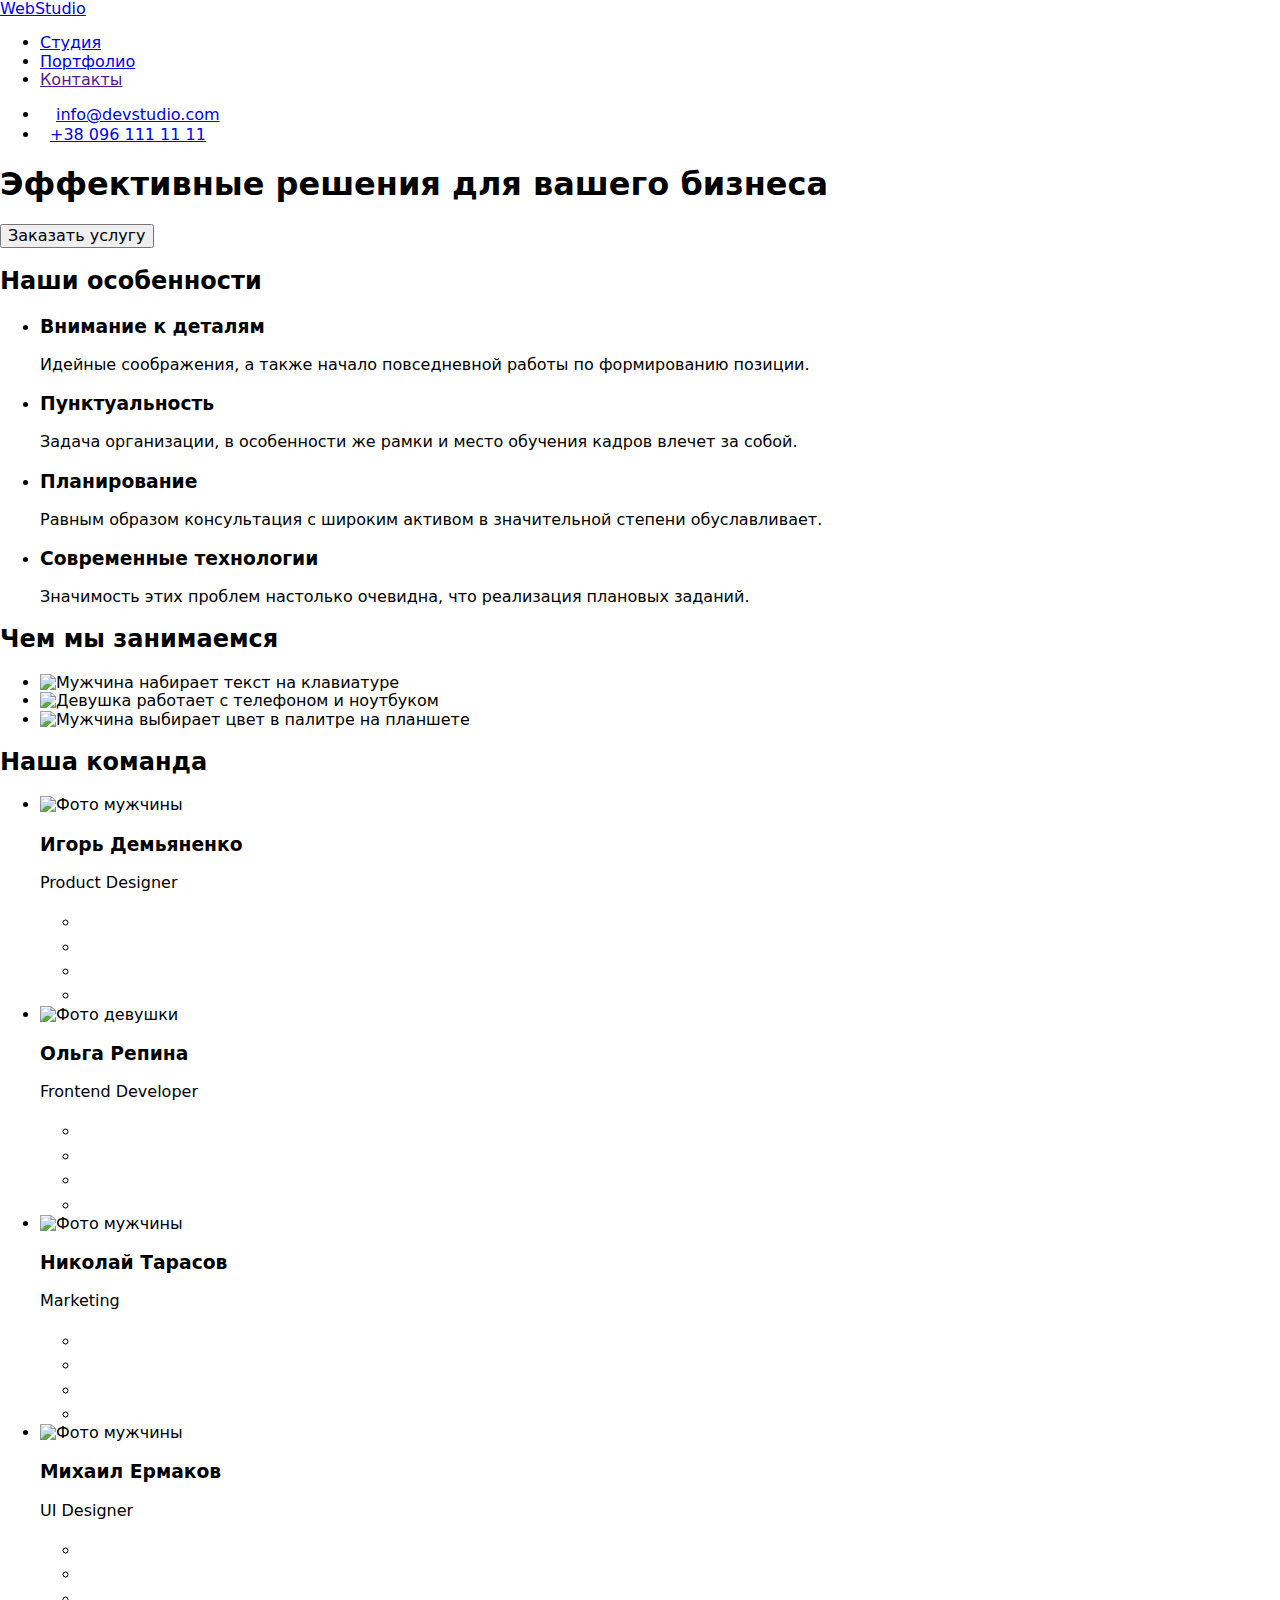
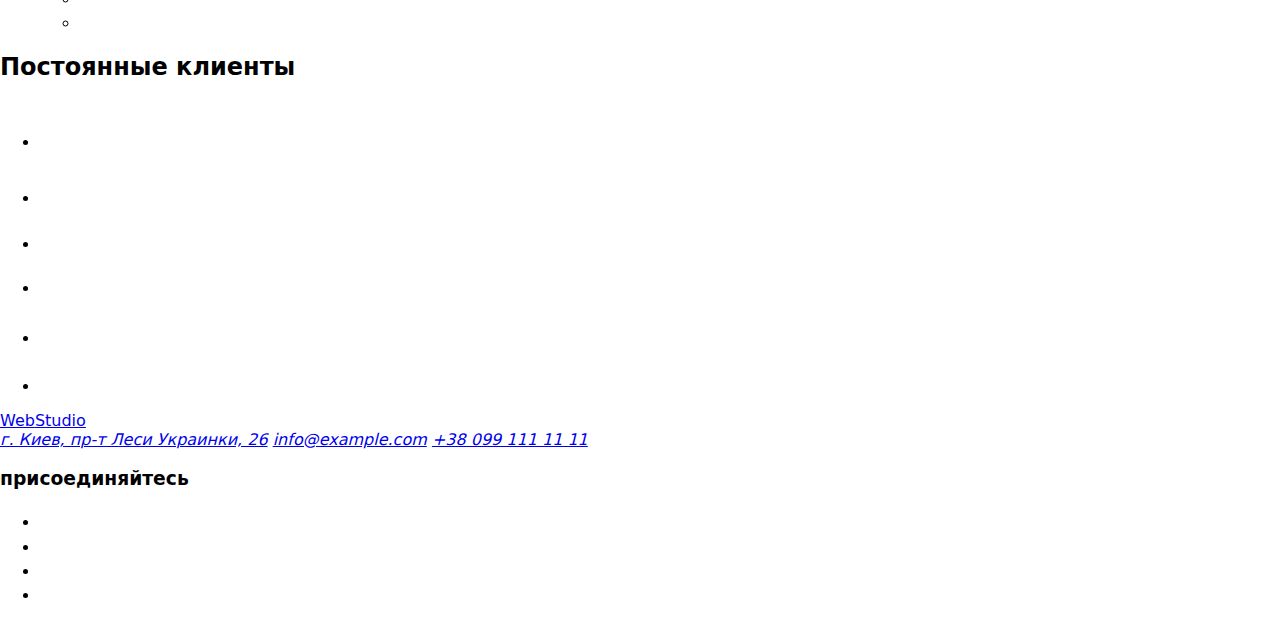
==== index.html @ d71e2f09 "Add files via upload" ====
<!DOCTYPE html>
<html lang="ru">
  <head>
    <meta charset="UTF-8" />
    <meta http-equiv="X-UA-Compatible" content="IE=edge" />
    <meta name="viewport" content="width=device-width, initial-scale=1.0" />
    <link
      href="https://fonts.googleapis.com/css2?family=Raleway:ital,wght@0,700;1,700&family=Roboto:ital,wght@0,400;0,500;0,700;0,900;1,400;1,500;1,700;1,900&display=swap"
      rel="stylesheet"
    />
    <link
      rel="stylesheet"
      href="https://cdnjs.cloudflare.com/ajax/libs/modern-normalize/1.0.0/modern-normalize.min.css"
    />
    <link rel="stylesheet" href="./css/style.css" />
    <title>WebStudio</title>
  </head>

  <body>
    <!--Header-->
    <header class="top-header">
      <div class="container top-header-container">
        <nav class="nav-position">
          <a class="logo link-decoration" href="./index.html"
            ><span class="logo-web">Web</span>Studio</a
          >

          <ul class="site-nav ul-style">
            <li class="site-nav-item">
              <a
                class="site-nav-link current link-decoration"
                href="./index.html"
                >Студия</a
              >
            </li>
            <li class="site-nav-item">
              <a class="site-nav-link link-decoration" href="./portfolio.html"
                >Портфолио</a
              >
            </li>
            <li class="site-nav-item">
              <a class="site-nav-link link-decoration" href="">Контакты</a>
            </li>
          </ul>
        </nav>
        <ul class="contacts-header ul-style">
          <li class="contacts-header-item">
            <a
              class="contacts-link link-decoration"
              href="mailto:info@devstudio.com"
              ><svg class="icon-envelope" width="16px" height="12px">
                <use href="./images/icons.svg#icon-envelope"></use></svg
              >info@devstudio.com</a
            >
          </li>
          <li class="contacts-header-item">
            <a class="contacts-link link-decoration" href="tel:+380961111111"
              ><svg class="icon-envelope" width="10px" height="16px">
                <use href="./images/icons.svg#icon-smartphone"></use></svg
              >+38 096 111 11 11</a
            >
          </li>
        </ul>
      </div>
    </header>

    <main>
      <!--Hero-->
      <div class="solutions-format">
        <section class="solutions section">
          <div class="container">
            <h1 class="solutions-title">
              Эффективные решения для вашего бизнеса
            </h1>
            <button class="order-button" type="button">Заказать услугу</button>
          </div>
        </section>
      </div>

      <!--Наши особенности-->

      <section class="our-features section">
        <div class="container">
          <!--Скрытый заголовок-->
          <h2 class="hidden-title">Наши особенности</h2>
          <ul class="our-features-list ul-style">
            <li class="features-list-item antenna-icon">
              <h3 class="features-list-title">Внимание к деталям</h3>
              <p class="features-list-description">
                Идейные соображения, а также начало повседневной работы по
                формированию позиции.
              </p>
            </li>
            <li class="features-list-item clock-icon">
              <h3 class="features-list-title">Пунктуальность</h3>
              <p class="features-list-description">
                Задача организации, в особенности же рамки и место обучения
                кадров влечет за собой.
              </p>
            </li>
            <li class="features-list-item diagram-icon">
              <h3 class="features-list-title">Планирование</h3>
              <p class="features-list-description">
                Равным образом консультация с широким активом в значительной
                степени обуславливает.
              </p>
            </li>
            <li class="features-list-item astronaut-icon">
              <h3 class="features-list-title">Современные технологии</h3>
              <p class="features-list-description">
                Значимость этих проблем настолько очевидна, что реализация
                плановых заданий.
              </p>
            </li>
          </ul>
        </div>
      </section>

      <!--Чем мы занимаемся-->
      <section class="we-doing section">
        <div class="container">
          <h2 class="we-doing-title">Чем мы занимаемся</h2>
          <ul class="we-doing-examples ul-style">
            <li class="we-doing-item">
              <img
                class="we-doing-img"
                src="./images/box1.jpg"
                alt="Мужчина набирает текст на клавиатуре"
                width="370"
              />
            </li>
            <li class="we-doing-item">
              <img
                class="we-doing-img"
                src="./images/box2.jpg"
                alt="Девушка работает с телефоном и ноутбуком"
                width="370"
              />
            </li>
            <li class="we-doing-item">
              <img
                class="we-doing-img"
                src="./images/box3.jpg"
                alt="Мужчина выбирает цвет в палитре на планшете"
                width="370"
              />
            </li>
          </ul>
        </div>
      </section>

      <!--Наша команда-->
      <section class="our-team section">
        <div class="container">
          <h2 class="our-team-title">Наша команда</h2>

          <ul class="our-team-list ul-style">
            <li class="our-team-item">
              <img
                class="our-team-img"
                src="./images/img1.jpg"
                alt="Фото мужчины"
                width="270"
              />
              <div class="team-person-container">
                <h3 class="team-person">Игорь Демьяненко</h3>
                <p lang="en" class="team-position">Product Designer</p>
              </div>
              <div class="team-social-container">
                <ul class="team-social-list ul-style">
                  <li class="team-social-item">
                    <a class="team-social-link" href=""
                      ><svg class="icon-instagram" width="20px" height="20px">
                        <use
                          href="./images/icons.svg#icon-instagram"
                        ></use></svg
                    ></a>
                  </li>
                  <li class="team-social-item">
                    <a class="team-social-link" href=""
                      ><svg class="icon-twitter" width="20px" height="20px">
                        <use href="./images/icons.svg#icon-twitter"></use></svg
                    ></a>
                  </li>
                  <li class="team-social-item">
                    <a class="team-social-link" href=""
                      ><svg class="icon-facebook" width="20px" height="20px">
                        <use href="./images/icons.svg#icon-facebook"></use></svg
                    ></a>
                  </li>
                  <li class="team-social-item">
                    <a class="team-social-link" href=""
                      ><svg class="icon-linkedin" width="20px" height="20px">
                        <use href="./images/icons.svg#icon-linkedin"></use></svg
                    ></a>
                  </li>
                </ul>
              </div>
            </li>
            <li class="our-team-item">
              <img
                class="our-team-img"
                src="./images/img2.jpg"
                alt="Фото девушки"
                width="270"
              />
              <div class="team-person-container">
                <h3 class="team-person">Ольга Репина</h3>
                <p lang="en" class="team-position">Frontend Developer</p>
              </div>
              <div class="team-social-container">
                <ul class="team-social-list ul-style">
                  <li class="team-social-item">
                    <a class="team-social-link" href=""
                      ><svg class="icon-instagram" width="20px" height="20px">
                        <use
                          href="./images/icons.svg#icon-instagram"
                        ></use></svg
                    ></a>
                  </li>
                  <li class="team-social-item">
                    <a class="team-social-link" href=""
                      ><svg class="icon-twitter" width="20px" height="20px">
                        <use href="./images/icons.svg#icon-twitter"></use></svg
                    ></a>
                  </li>
                  <li class="team-social-item">
                    <a class="team-social-link" href=""
                      ><svg class="icon-facebook" width="20px" height="20px">
                        <use href="./images/icons.svg#icon-facebook"></use></svg
                    ></a>
                  </li>
                  <li class="team-social-item">
                    <a class="team-social-link" href=""
                      ><svg class="icon-linkedin" width="20px" height="20px">
                        <use href="./images/icons.svg#icon-linkedin"></use></svg
                    ></a>
                  </li>
                </ul>
              </div>
            </li>
            <li class="our-team-item">
              <img
                class="our-team-img"
                src="./images/img3.jpg"
                alt="Фото мужчины"
                width="270"
              />
              <div class="team-person-container">
                <h3 class="team-person">Николай Тарасов</h3>
                <p lang="en" class="team-position">Marketing</p>
              </div>
              <div class="team-social-container">
                <ul class="team-social-list ul-style">
                  <li class="team-social-item">
                    <a class="team-social-link" href=""
                      ><svg class="icon-instagram" width="20px" height="20px">
                        <use
                          href="./images/icons.svg#icon-instagram"
                        ></use></svg
                    ></a>
                  </li>
                  <li class="team-social-item">
                    <a class="team-social-link" href=""
                      ><svg class="icon-twitter" width="20px" height="20px">
                        <use href="./images/icons.svg#icon-twitter"></use></svg
                    ></a>
                  </li>
                  <li class="team-social-item">
                    <a class="team-social-link" href=""
                      ><svg class="icon-facebook" width="20px" height="20px">
                        <use href="./images/icons.svg#icon-facebook"></use></svg
                    ></a>
                  </li>
                  <li class="team-social-item">
                    <a class="team-social-link" href=""
                      ><svg class="icon-linkedin" width="20px" height="20px">
                        <use href="./images/icons.svg#icon-linkedin"></use></svg
                    ></a>
                  </li>
                </ul>
              </div>
            </li>
            <li class="our-team-item">
              <img
                class="our-team-img"
                src="./images/img4.jpg"
                alt="Фото мужчины"
                width="270"
              />
              <div class="team-person-container">
                <h3 class="team-person">Михаил Ермаков</h3>
                <p lang="en" class="team-position">UI Designer</p>
              </div>
              <div class="team-social-container">
                <ul class="team-social-list ul-style">
                  <li class="team-social-item">
                    <a class="team-social-link" href=""
                      ><svg class="icon-instagram" width="20px" height="20px">
                        <use
                          href="./images/icons.svg#icon-instagram"
                        ></use></svg
                    ></a>
                  </li>
                  <li class="team-social-item">
                    <a class="team-social-link" href=""
                      ><svg class="icon-twitter" width="20px" height="20px">
                        <use href="./images/icons.svg#icon-twitter"></use></svg
                    ></a>
                  </li>
                  <li class="team-social-item">
                    <a class="team-social-link" href=""
                      ><svg class="icon-facebook" width="20px" height="20px">
                        <use href="./images/icons.svg#icon-facebook"></use></svg
                    ></a>
                  </li>
                  <li class="team-social-item">
                    <a class="team-social-link" href=""
                      ><svg class="icon-linkedin" width="20px" height="20px">
                        <use href="./images/icons.svg#icon-linkedin"></use></svg
                    ></a>
                  </li>
                </ul>
              </div>
            </li>
          </ul>
        </div>
      </section>

      <!-- Постоянные клиенты -->
      <section class="our-clients section">
        <div class="container">
          <h2 class="our-clients-title">Постоянные клиенты</h2>
          <ul class="our-clients-list ul-style">
            <li class="our-clients-item">
              <a class="our-clients-link link-decoration" href=""
                ><svg class="icon-company" width="41px" height="47px">
                  <use href="./images/icons.svg#icon-company"></use></svg
              ></a>
            </li>
            <li class="our-clients-item">
              <a class="our-clients-link link-decoration" href=""
                ><svg class="icon-company2" width="40" height="52">
                  <use href="./images/icons.svg#icon-company2"></use></svg
              ></a>
            </li>
            <li class="our-clients-item">
              <a class="our-clients-link link-decoration" href=""
                ><svg class="icon-company3" width="43" height="41">
                  <use href="./images/icons.svg#icon-company3"></use></svg
              ></a>
            </li>
            <li class="our-clients-item">
              <a class="our-clients-link link-decoration" href=""
                ><svg class="icon-company4" width="84" height="40">
                  <use href="./images/icons.svg#icon-company4"></use></svg
              ></a>
            </li>
            <li class="our-clients-item">
              <a class="our-clients-link link-decoration" href=""
                ><svg class="icon-company5" width="62" height="45">
                  <use href="./images/icons.svg#icon-company5"></use></svg
              ></a>
            </li>
            <li class="our-clients-item">
              <a class="our-clients-link link-decoration" href=""
                ><svg class="icon-company6" width="94" height="44">
                  <use href="./images/icons.svg#icon-company6"></use></svg
              ></a>
            </li>
          </ul>
        </div>
      </section>
    </main>

    <!--Footer-->
    <footer class="page-footer">
      <div class="container flex-footer">
        <div>
          <a class="logo-footer link-decoration" href="./index.html"
            ><span class="logo-web">Web</span>Studio</a
          >
          <address class="adress">
            <!--Ссылка на карту-->
            <a
              class="footer-contacts link-decoration"
              href="https://goo.gl/maps/Xikcf6HpzXLj2j496"
              target="_blank"
              rel="noopener noreferrer"
              >г. Киев, пр-т Леси Украинки, 26</a
            >

            <a
              class="footer-contacts footer-link link-decoration"
              href="mailto:info@example.com"
              >info@example.com</a
            >

            <a
              class="footer-contacts footer-link link-decoration"
              href="tel:+380991111111"
              >+38 099 111 11 11</a
            >
          </address>
        </div>
        <div class="social-footer">
          <h3 class="social-footer-title">присоединяйтесь</h3>
          <ul class="social-footer-list ul-style">
            <li class="social-footer-item">
              <a class="social-footer-link link-decoration" href=""
                ><svg class="icon-instagram" width="20px" height="20px">
                  <use href="./images/icons.svg#icon-instagram"></use></svg
              ></a>
            </li>
            <li class="social-footer-item">
              <a class="social-footer-link link-decoration" href=""
                ><svg class="icon-twitter" width="20px" height="20px">
                  <use href="./images/icons.svg#icon-twitter"></use></svg
              ></a>
            </li>
            <li class="social-footer-item">
              <a class="social-footer-link link-decoration" href=""
                ><svg class="icon-facebook" width="20px" height="20px">
                  <use href="./images/icons.svg#icon-facebook"></use></svg
              ></a>
            </li>
            <li social-footer-item>
              <a class="social-footer-link link-decoration" href=""
                ><svg class="icon-linkedin" width="20px" height="20px">
                  <use href="./images/icons.svg#icon-linkedin"></use></svg
              ></a>
            </li>
          </ul>
        </div>
      </div>
    </footer>
  </body>
</html>
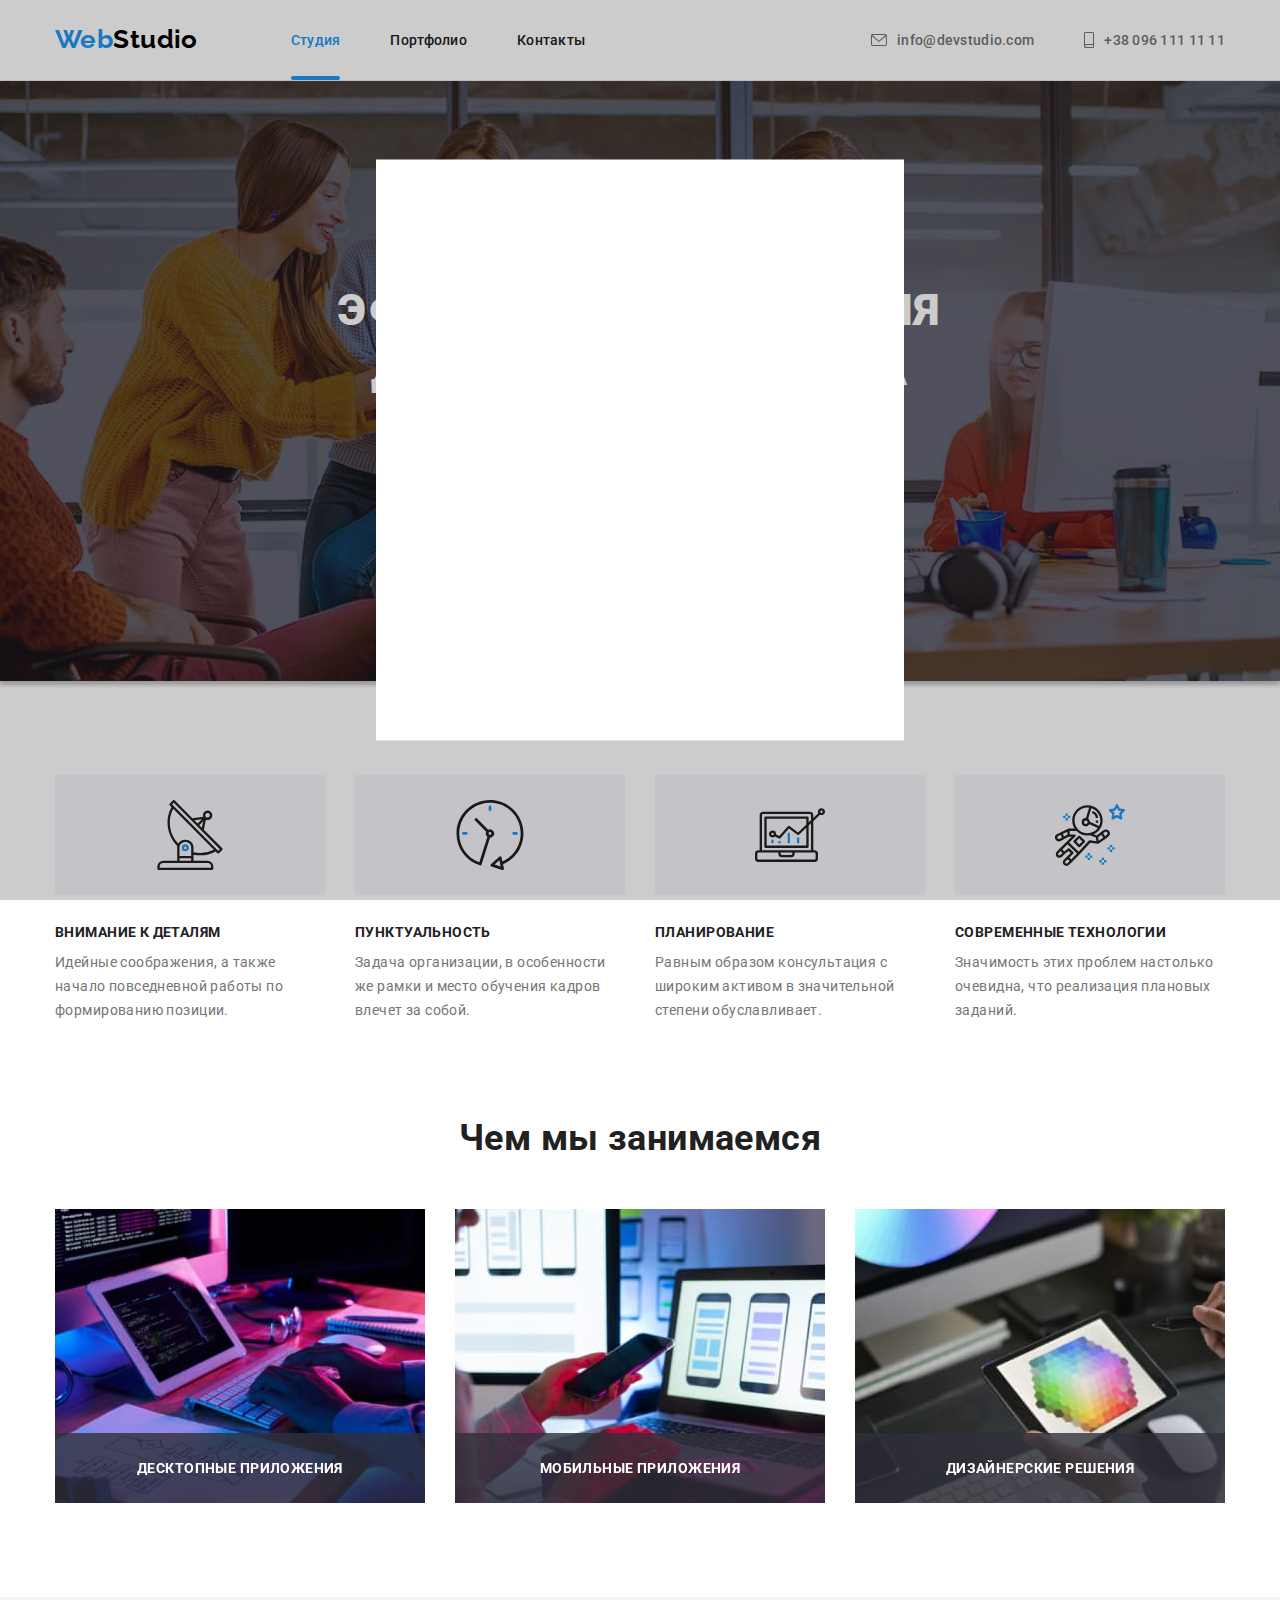
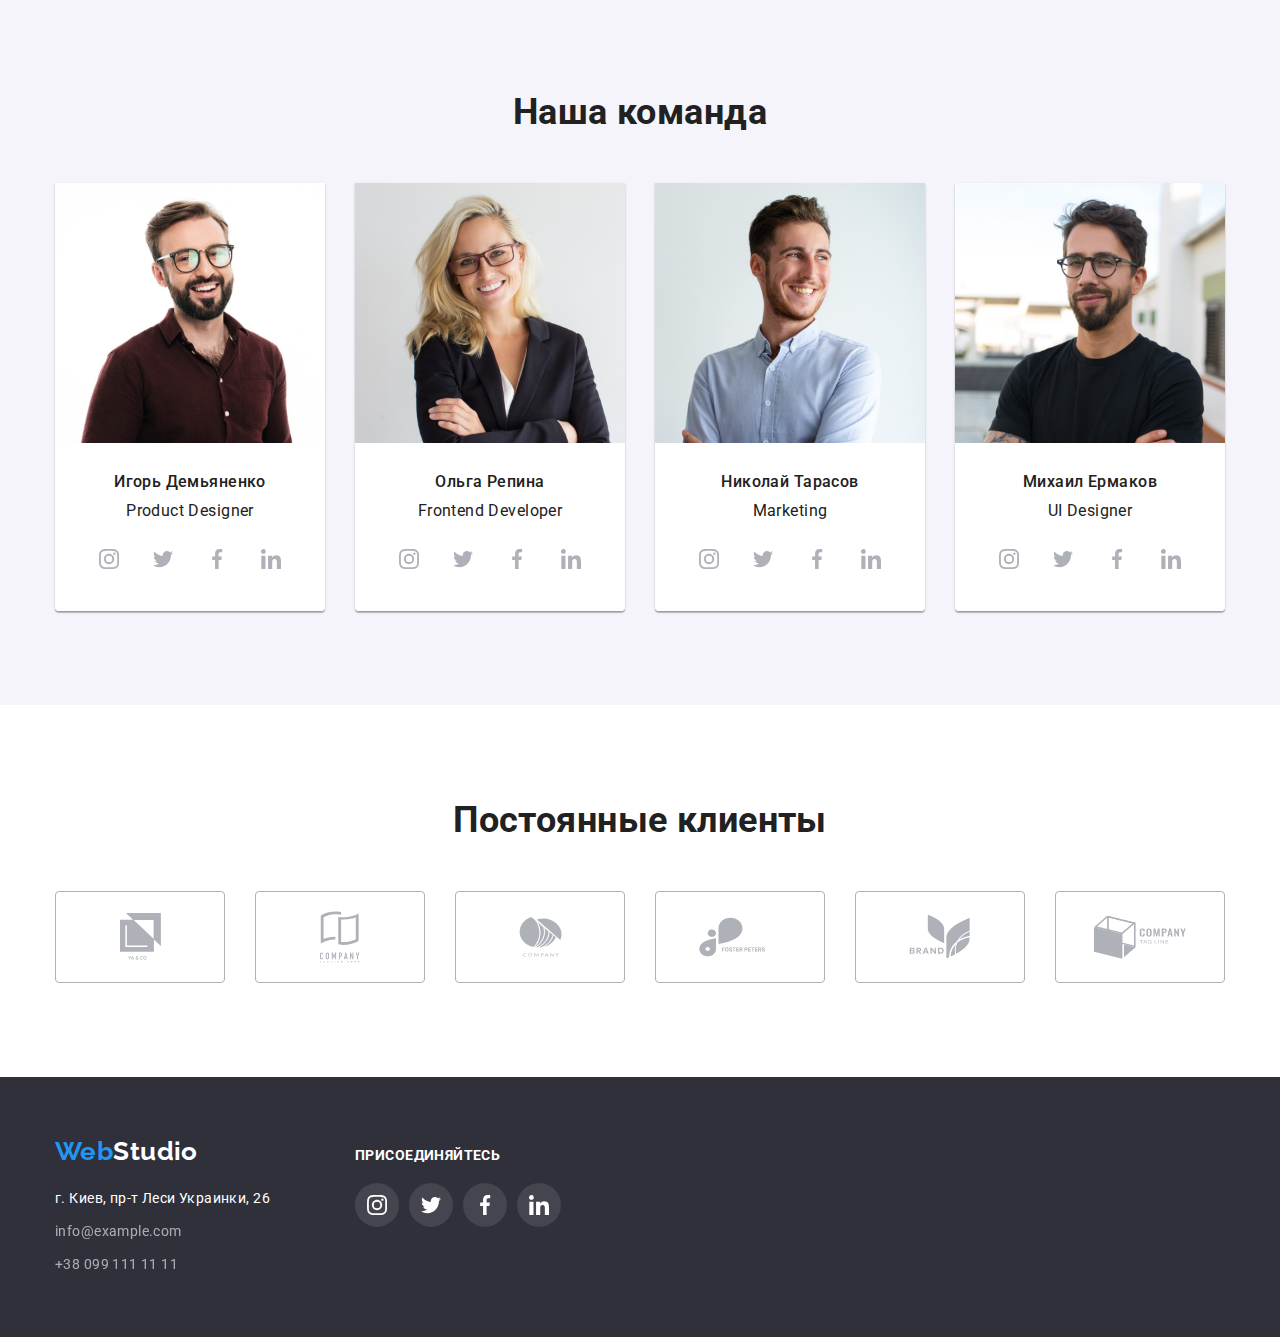
==== commit 6263d37b: "Добавляет оверлей в секцию Чем мы занимаемся и модальное окно" ====
--- a/index.html
+++ b/index.html
@@ -28,18 +28,24 @@
           <ul class="site-nav ul-style">
             <li class="site-nav-item">
               <a
-                class="site-nav-link current link-decoration"
+                class="site-nav-link studia-link-menu current link-decoration"
                 href="./index.html"
                 >Студия</a
               >
             </li>
             <li class="site-nav-item">
-              <a class="site-nav-link link-decoration" href="./portfolio.html"
+              <a
+                class="site-nav-link portfolio-link-menu link-decoration"
+                href="./portfolio.html"
                 >Портфолио</a
               >
             </li>
             <li class="site-nav-item">
-              <a class="site-nav-link link-decoration" href="">Контакты</a>
+              <a
+                class="site-nav-link contacts-link-menu link-decoration"
+                href=""
+                >Контакты</a
+              >
             </li>
           </ul>
         </nav>
@@ -66,6 +72,7 @@
 
     <main>
       <!--Hero-->
+      <div class="backdrop"><div class="modal"></div></div>
       <div class="solutions-format">
         <section class="solutions section">
           <div class="container">
@@ -128,6 +135,7 @@
                 alt="Мужчина набирает текст на клавиатуре"
                 width="370"
               />
+              <p class="we-doing-label desktop-label">Десктопные приложения</p>
             </li>
             <li class="we-doing-item">
               <img
@@ -136,6 +144,7 @@
                 alt="Девушка работает с телефоном и ноутбуком"
                 width="370"
               />
+              <p class="we-doing-label mobile-label">Мобильные приложения</p>
             </li>
             <li class="we-doing-item">
               <img
@@ -144,6 +153,7 @@
                 alt="Мужчина выбирает цвет в палитре на планшете"
                 width="370"
               />
+              <p class="we-doing-label design-label">Дизайнерские решения</p>
             </li>
           </ul>
         </div>
@@ -424,7 +434,7 @@
                   <use href="./images/icons.svg#icon-facebook"></use></svg
               ></a>
             </li>
-            <li social-footer-item>
+            <li class="social-footer-item">
               <a class="social-footer-link link-decoration" href=""
                 ><svg class="icon-linkedin" width="20px" height="20px">
                   <use href="./images/icons.svg#icon-linkedin"></use></svg
--- a/css/style.css
+++ b/css/style.css
@@ -0,0 +1,691 @@
+:root {
+  --main-color: #212121;
+  --logoweb: #2196f3;
+  --logo: #000;
+  --secondary-bg-color: #2f303a;
+  --background-color: #ffffff;
+  --text-color: #757575;
+  --secondary-text-color: #ffffff;
+  --text-link-selection: #2196f3;
+  --button: #2196f3;
+  --button-bg: #f5f4fa;
+  --secondary-font-family: 'Raleway', sans-serif;
+}
+
+/* Цвет основного текста  #212121 */
+/* Вторичный цвет текста #757575 #FFFFFF */
+/* Цвет лого #000000 #2196f3 */
+/* Цвет выделения и кнопок #2196f3 */
+
+body {
+  font-family: 'Roboto', sans-serif;
+  color: var(--main-color);
+  font-size: 14px;
+  line-height: 1.17;
+  letter-spacing: 0.03em;
+}
+h1,
+h2,
+h3,
+h4,
+p,
+ul {
+  padding: 0;
+  margin: 0;
+}
+
+.ul-style {
+  list-style: none;
+}
+.link-decoration {
+  text-decoration: none;
+}
+a {
+  text-decoration: none;
+}
+.container {
+  width: 1200px;
+  padding-left: 15px;
+  padding-right: 15px;
+  margin: auto auto;
+}
+.section {
+  padding-top: 94px;
+  padding-bottom: 94px;
+}
+
+.hidden-title {
+  display: none;
+}
+/* =================================Секции Header================================== */
+.logo,
+.logo-footer {
+  font-family: var(--secondary-font-family);
+  font-weight: 700;
+  font-size: 26px;
+  line-height: 1.15;
+}
+
+.logo-web {
+  color: var(--logoweb);
+}
+.logo {
+  color: var(--logo);
+  padding-top: 25px;
+  padding-bottom: 25px;
+  margin-right: 93px;
+}
+
+.site-nav-link.current {
+  color: var(--text-link-selection);
+}
+.site-nav-link.studia-link-menu.current::after {
+  content: '';
+  display: block;
+  position: absolute;
+  bottom: 0;
+  left: 0;
+  background-color: var(--text-link-selection);
+  width: 49px;
+  height: 4px;
+  border: 0;
+  border-radius: 2px;
+}
+.site-nav-link.portfolio-link-menu.current::after {
+  content: '';
+  display: block;
+  position: absolute;
+  bottom: 0;
+  left: 0;
+  background-color: var(--text-link-selection);
+  width: 77px;
+  height: 4px;
+  border: 0;
+  border-radius: 2px;
+}
+
+.site-nav-link:hover,
+.contacts-link:hover,
+.site-nav-link:focus,
+.contacts-link:focus {
+  color: var(--text-link-selection);
+}
+
+.site-nav-link,
+.contacts-link {
+  font-weight: 500;
+  letter-spacing: 0.02em;
+}
+.site-nav-link {
+  color: var(--main-color);
+  position: relative;
+}
+
+.contacts-link {
+  color: var(--text-color);
+}
+.top-header {
+  border-bottom: 1px solid #ececec;
+}
+.top-header-container {
+  display: flex;
+  align-items: center;
+}
+.nav-position {
+  display: flex;
+  align-items: center;
+}
+.site-nav {
+  display: flex;
+  align-items: center;
+}
+.site-nav-link {
+  padding-top: 32px;
+  padding-bottom: 32px;
+}
+.contacts-header {
+  display: flex;
+  align-items: center;
+}
+
+.contacts-link {
+  padding-top: 32px;
+  padding-bottom: 32px;
+  display: flex;
+  align-items: center;
+}
+
+.site-nav-item:not(:last-child),
+.contacts-header-item:not(:last-child) {
+  margin-right: 50px;
+}
+.nav-position {
+  margin-right: auto;
+}
+.icon-envelope,
+.icon-smartphone {
+  fill: #757575;
+  margin-right: 10px;
+}
+.contacts-link:hover .icon-envelope,
+.contacts-link:focus .icon-envelope,
+.contacts-link:focus .icon-smartphone,
+.contacts-link:hover .icon-smartphone {
+  fill: var(--text-link-selection);
+}
+
+/* ==============================================Footer ===================================*/
+.footer-contacts {
+  color: var(--secondary-text-color);
+  font-style: normal;
+  line-height: 1.71;
+}
+.footer-link {
+  opacity: 60%;
+}
+.page-footer {
+  background-color: var(--secondary-bg-color);
+  padding-top: 60px;
+  padding-bottom: 60px;
+}
+.logo-footer {
+  color: var(--secondary-text-color);
+}
+.logo-footer {
+  display: block;
+  margin-bottom: 20px;
+}
+.adress {
+  width: 230px;
+}
+.footer-contacts {
+  display: block;
+}
+.footer-contacts:not(:last-child) {
+  margin-bottom: 9px;
+}
+.social-footer-title {
+  text-transform: uppercase;
+  color: #ffffff;
+  font-size: 14px;
+  margin-bottom: 20px;
+}
+.social-footer {
+  min-width: 206px;
+  margin-left: 70px;
+  /* padding-top: 12px; */
+}
+.social-footer-list {
+  display: flex;
+}
+.flex-footer {
+  display: flex;
+  align-items: baseline;
+}
+.icon-instagram,
+.icon-twitter,
+.icon-facebook,
+.icon-linkedin {
+  fill: #ffffff;
+}
+
+.social-footer-link {
+  width: 44px;
+  height: 44px;
+  background-color: #ffffff1a;
+  border: 0;
+  border-radius: 50%;
+  display: flex;
+  align-items: center;
+  justify-content: center;
+}
+.social-footer-link:hover,
+.social-footer-link:focus {
+  background-color: #2196f3;
+}
+.social-footer-item:not(:last-child) {
+  margin-right: 10px;
+}
+/* ========================================Hero============================================= */
+
+.order-button {
+  color: var(--secondary-text-color);
+  background-color: var(--button);
+  cursor: pointer;
+  min-width: 200px;
+  font-family: 'Roboto', sans-serif;
+  font-weight: 700;
+  font-size: 16px;
+  line-height: 1.87;
+  text-align: center;
+  border: 0px;
+  letter-spacing: 0.06em;
+  border-radius: 4px;
+  padding: 10px 32px;
+  display: inline-block;
+  box-shadow: 0px 4px 4px 0px rgba(0, 0, 0, 0.25);
+}
+.backdrop {
+  position: fixed;
+  top: 0;
+  left: 0;
+  width: 100%;
+  height: 100%;
+  background-color: rgba(0, 0, 0, 0.2);
+}
+
+.modal {
+  position: absolute;
+  width: 528px;
+  height: 581px;
+  top: 50%;
+  left: 50%;
+  transform: translate(-50%, -50%);
+  background-color: var(--background-color);
+}
+.order-button:hover,
+.order-button:focus {
+  background-color: #188ce8;
+}
+.solutions-format {
+  background-color: var(--secondary-bg-color);
+  text-align: center;
+}
+
+.solutions {
+  padding-top: 200px;
+  padding-bottom: 200px;
+
+  box-shadow: 0px 4px 4px 0px #00000040;
+  background-image: linear-gradient(
+      to right,
+      rgba(47, 48, 58, 0.4),
+      rgba(47, 48, 58, 0.4)
+    ),
+    url(../images/bghero.jpg);
+  background-repeat: no-repeat;
+  background-position: center;
+  background-size: cover;
+  max-width: 1600px;
+  height: 600px;
+  margin-left: auto;
+  margin-right: auto;
+}
+.solutions-title {
+  font-weight: 900;
+  color: var(--secondary-text-color);
+  font-size: 44px;
+  line-height: 1.36;
+  text-transform: uppercase;
+  letter-spacing: 0.06em;
+  margin-bottom: 30px;
+  width: 696px;
+  margin-left: auto;
+  margin-right: auto;
+  /* -webkit-text-stroke: 1px #000; */
+}
+
+/* =======================================Наши особенности ========================================*/
+.features-list-title {
+  font-size: inherit;
+  line-height: 1.14;
+  text-transform: uppercase;
+  margin-bottom: 10px;
+}
+.features-list-item {
+  width: 270px;
+}
+.features-list-item.antenna-icon::before {
+  content: '';
+  display: block;
+  width: 270px;
+  height: 120px;
+  background-color: #f5f4fa;
+  margin-bottom: 30px;
+  background-image: url(../images/antenna.svg);
+  background-repeat: no-repeat;
+  background-position: center;
+}
+.features-list-item.clock-icon::before {
+  content: '';
+  display: block;
+  width: 270px;
+  height: 120px;
+  background-color: #f5f4fa;
+  margin-bottom: 30px;
+  background-image: url(../images/clock.svg);
+  background-repeat: no-repeat;
+  background-position: center;
+}
+.features-list-item.diagram-icon::before {
+  content: '';
+  display: block;
+  width: 270px;
+  height: 120px;
+  background-color: #f5f4fa;
+  margin-bottom: 30px;
+  background-image: url(../images/diagram.svg);
+  background-repeat: no-repeat;
+  background-position: center;
+}
+.features-list-item.astronaut-icon::before {
+  content: '';
+  display: block;
+  width: 270px;
+  height: 120px;
+  background-color: #f5f4fa;
+  margin-bottom: 30px;
+  background-image: url(../images/astronaut.svg);
+  background-repeat: no-repeat;
+  background-position: center;
+}
+.features-list-item:not(:last-child) {
+  margin-right: 30px;
+}
+.features-list-description {
+  line-height: 1.71;
+  color: var(--text-color);
+}
+.our-features-list {
+  display: flex;
+}
+
+/* =======================================Чем мы занимаемся======================================= */
+.we-doing-title {
+  font-size: 36px;
+  text-align: center;
+  margin-bottom: 50px;
+}
+.we-doing {
+  padding-top: 0;
+}
+.we-doing-examples {
+  display: flex;
+}
+.we-doing-item {
+  position: relative;
+}
+.we-doing-label.desktop-label {
+  position: absolute;
+  color: var(--secondary-text-color);
+  background-color: rgba(47, 48, 58, 0.8);
+  bottom: 0;
+  display: flex;
+  align-items: center;
+  justify-content: center;
+  width: 370px;
+  height: 70px;
+  font-weight: 700;
+  text-transform: uppercase;
+}
+.we-doing-label.mobile-label {
+  position: absolute;
+  color: var(--secondary-text-color);
+  background-color: rgba(47, 48, 58, 0.8);
+  bottom: 0;
+  display: flex;
+  align-items: center;
+  justify-content: center;
+  width: 370px;
+  height: 70px;
+  font-weight: 700;
+  text-transform: uppercase;
+}
+.we-doing-label.design-label {
+  position: absolute;
+  color: var(--secondary-text-color);
+  background-color: rgba(47, 48, 58, 0.8);
+  bottom: 0;
+  display: flex;
+  align-items: center;
+  justify-content: center;
+  width: 370px;
+  height: 70px;
+  font-weight: 700;
+  text-transform: uppercase;
+}
+.we-doing-item:not(:last-child) {
+  margin-right: 30px;
+}
+.we-doing-img {
+  display: block;
+}
+/*============================================ Наша команда============================================= */
+.our-team-title {
+  font-size: 36px;
+  text-align: center;
+  margin-bottom: 50px;
+}
+.our-team-list {
+  display: flex;
+}
+.team-person {
+  font-weight: 500;
+  font-size: 16px;
+  text-align: center;
+  margin-bottom: 10px;
+}
+.team-position {
+  font-size: 16px;
+  text-align: center;
+}
+.our-team-item:not(:last-child) {
+  margin-right: 30px;
+}
+.our-team {
+  background-color: #f5f4fa;
+}
+.our-team-img {
+  display: block;
+}
+.team-person-container {
+  padding-top: 30px;
+  padding-bottom: 16px;
+  background-color: #fff;
+}
+.our-team-item {
+  box-shadow: 0px 1px 3px rgb(0 0 0 / 12%), 0px 1px 1px rgb(0 0 0 / 14%),
+    0px 2px 1px rgb(0 0 0 / 20%);
+  border-radius: 0px 0px 4px 4px;
+}
+.team-social-link .icon-instagram,
+.team-social-link .icon-twitter,
+.team-social-link .icon-facebook,
+.team-social-link .icon-linkedin {
+  fill: #afb1b8;
+}
+.team-social-list {
+  display: flex;
+}
+.team-social-link {
+  width: 44px;
+  height: 44px;
+  background-color: #ffffff;
+  border: 0;
+  border-radius: 50%;
+  display: flex;
+  align-items: center;
+  justify-content: center;
+}
+.team-social-link:hover,
+.team-social-link:focus {
+  background-color: #2196f3;
+}
+.team-social-link:hover .icon-instagram,
+.team-social-link:focus .icon-instagram,
+.team-social-link:hover .icon-twitter,
+.team-social-link:focus .icon-twitter,
+.team-social-link:hover .icon-facebook,
+.team-social-link:focus .icon-facebook,
+.team-social-link:hover .icon-linkedin,
+.team-social-link:focus .icon-linkedin {
+  fill: #ffffff;
+}
+.team-social-container {
+  padding: 0 32px 30px;
+  background-color: #fff;
+  border-bottom-right-radius: 4px;
+  border-bottom-left-radius: 4px;
+}
+.team-social-item:not(:last-child) {
+  margin-right: 10px;
+}
+/* -------------------Постоянные клиенты----------------------- */
+.our-clients-list {
+  display: flex;
+  justify-content: center;
+}
+
+.our-clients-link {
+  width: 170px;
+  height: 92px;
+  border: 1px solid rgba(175, 177, 184, 1);
+  border-radius: 4px;
+  display: flex;
+  justify-content: center;
+  align-items: center;
+  cursor: pointer;
+}
+.our-clients-item:not(:last-child) {
+  margin-right: 30px;
+}
+.our-clients-title {
+  font-size: 36px;
+  text-align: center;
+  margin-bottom: 50px;
+}
+.icon-company,
+.icon-company2,
+.icon-company3,
+.icon-company4,
+.icon-company5,
+.icon-company6 {
+  fill: #afb1b8;
+}
+
+.our-clients-link:hover,
+.our-clients-link:focus {
+  border: 1px solid var(--text-link-selection);
+}
+.our-clients-link:hover .icon-company,
+.our-clients-link:hover .icon-company2,
+.our-clients-link:hover .icon-company3,
+.our-clients-link:hover .icon-company4,
+.our-clients-link:hover .icon-company5,
+.our-clients-link:hover .icon-company6,
+.our-clients-link:focus .icon-company,
+.our-clients-link:focus .icon-company2,
+.our-clients-link:focus .icon-company3,
+.our-clients-link:focus .icon-company4,
+.our-clients-link:focus .icon-company5,
+.our-clients-link:focus .icon-company6 {
+  fill: var(--text-link-selection);
+}
+/* ===========================================PORTFOLIO PAGE=========
+================================== */
+
+/* ==========================================Фильтр========================================== */
+.filter-buttons-link {
+  background-color: var(--button-bg);
+  color: var(--main-color);
+  font-family: 'Roboto', sans-serif;
+  font-weight: 500;
+  font-size: 16px;
+  line-height: 1.62;
+  text-align: center;
+  cursor: pointer;
+  border: 0px;
+  letter-spacing: 0.03em;
+  border-radius: 4px;
+  padding: 6px 22px;
+  min-width: 73px;
+}
+.filter-buttons {
+  display: flex;
+  flex-direction: row;
+  justify-content: center;
+  margin-bottom: 50px;
+}
+.filter-buttons-item:not(:last-child) {
+  margin-right: 8px;
+}
+.filter-buttons-link:hover,
+.filter-buttons-link:focus {
+  background-color: var(--button);
+  color: var(--secondary-text-color);
+  box-shadow: 0px 2px 2px 0px rgba(0, 0, 0, 0.12),
+    0px 1px 2px 0px rgba(0, 0, 0, 0.08), 0px 3px 1px 0px rgba(0, 0, 0, 0.1);
+}
+
+/* ========================================Портфолио======================================== */
+
+.portfolio-projects-title {
+  font-size: 18px;
+  line-height: 2;
+  letter-spacing: 0.06em;
+  margin-bottom: 4px;
+  color: var(--main-color);
+}
+.portfolio-projects-description {
+  font-size: 16px;
+  line-height: 1.87;
+  color: var(--text-color);
+}
+
+.portfolio-projects {
+  display: flex;
+  flex-wrap: wrap;
+  margin-right: -30px;
+  margin-bottom: -30px;
+}
+.portfolio-projects-item {
+  position: relative;
+  flex-basis: calc(100% / 3 - 30px);
+  margin-right: 30px;
+  margin-bottom: 30px;
+}
+.portfolio-projects-item:hover,
+.portfolio-projects-item:focus {
+  cursor: pointer;
+  box-shadow: 1px 4px 6px 0px rgba(0, 0, 0, 0.16),
+    0px 4px 4px 0px rgba(0, 0, 0, 0.06), 0px 1px 1px 0px rgba(0, 0, 0, 0.12);
+}
+/* При марджин -30, если убрать нижние два значения, схема не сработала!? */
+/* .portfolio-projects-item:nth-child(3n + 3) {
+  margin-right: 0px;
+}
+.portfolio-projects-item:nth-child(n + 7) {
+  margin-bottom: 0px;
+} */
+.portfolio-photo-caption {
+  padding: 20px 24px;
+  border-bottom: 1px solid #eeeeee;
+  border-right: 1px solid #eeeeee;
+  border-left: 1px solid #eeeeee;
+}
+.portfolio-img {
+  display: block;
+}
+.portfolio-overlay {
+  position: absolute;
+  top: 0;
+  right: 0;
+  width: 370px;
+  height: 294px;
+  background-color: rgba(33, 150, 243, 0.9);
+  display: flex;
+  align-items: center;
+  justify-content: center;
+  opacity: 0;
+}
+.portfolio-overlay-descriptions {
+  color: var(--secondary-text-color);
+  font-size: 18px;
+  line-height: 1.55;
+  width: 322px;
+  height: 168px;
+}
+.portfolio-projects-item:hover .portfolio-overlay,
+.portfolio-projects-item:focus .portfolio-overlay {
+  opacity: 1;
+}
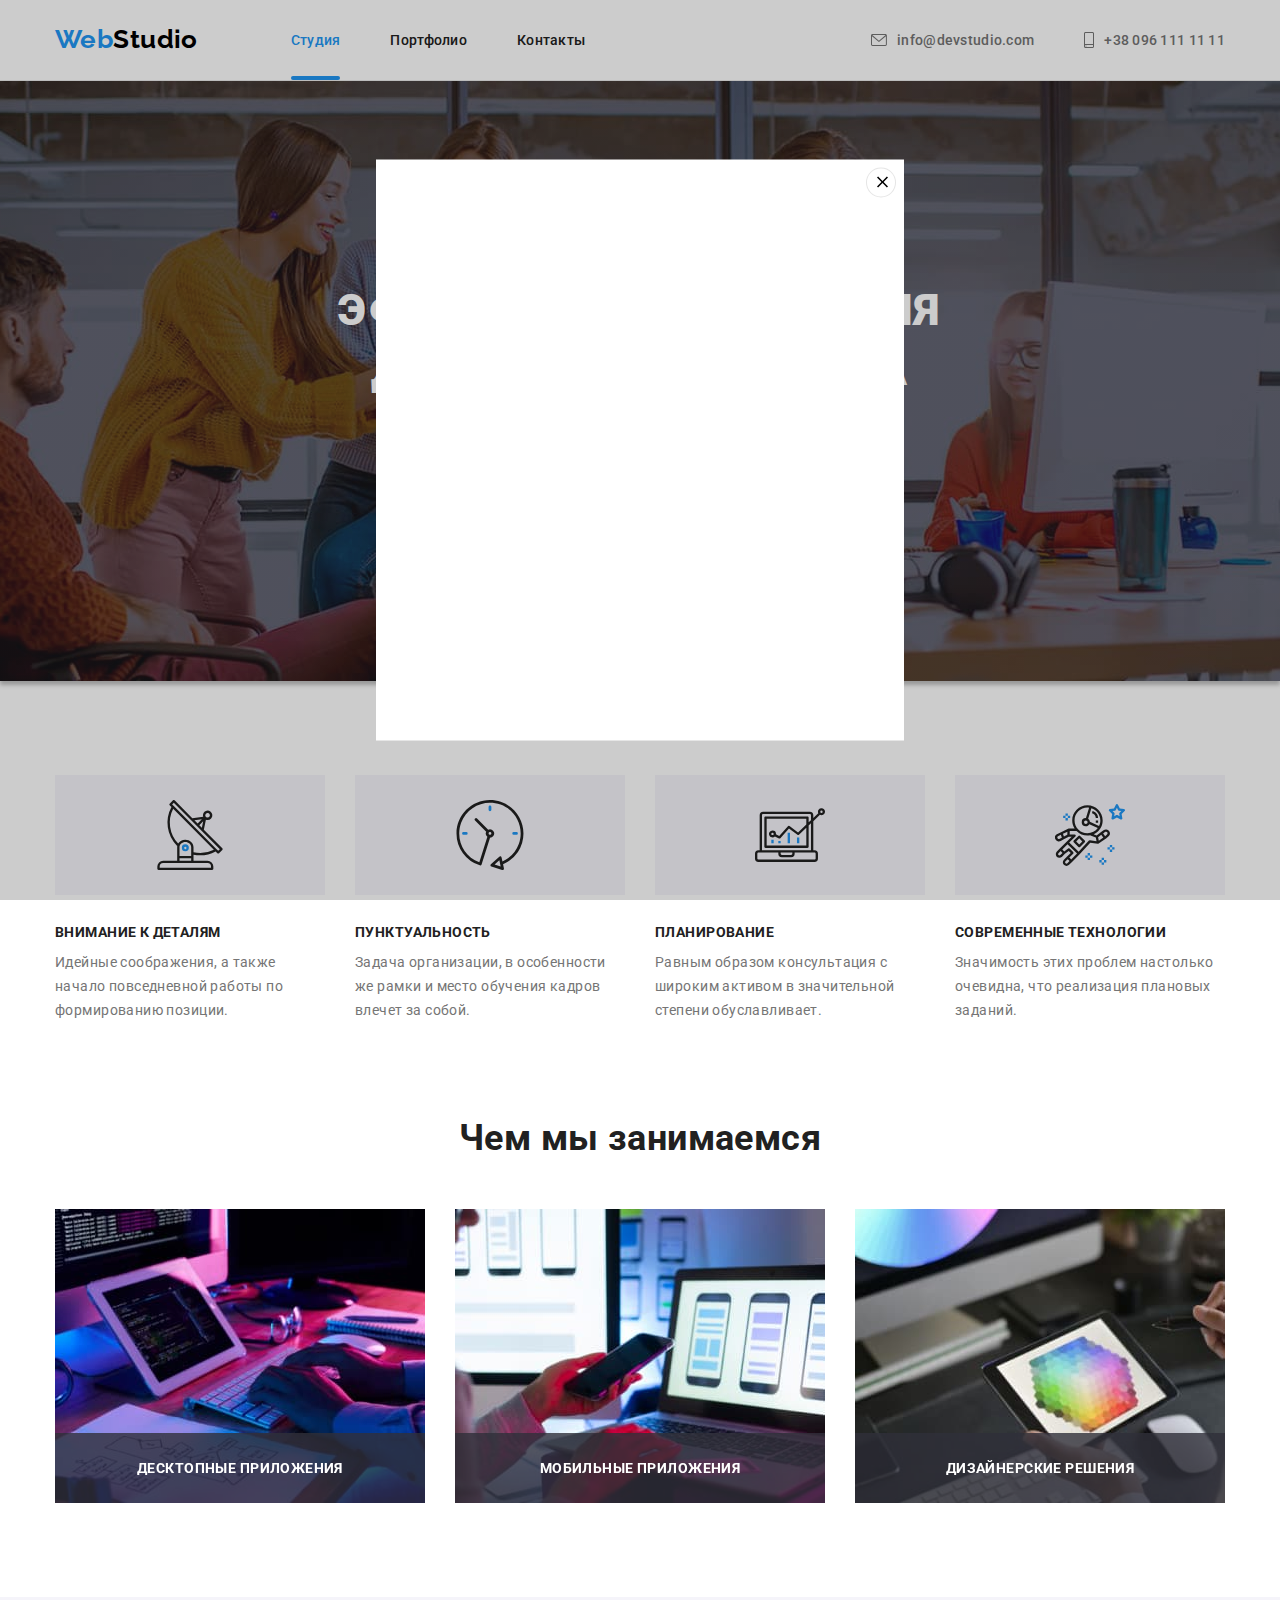
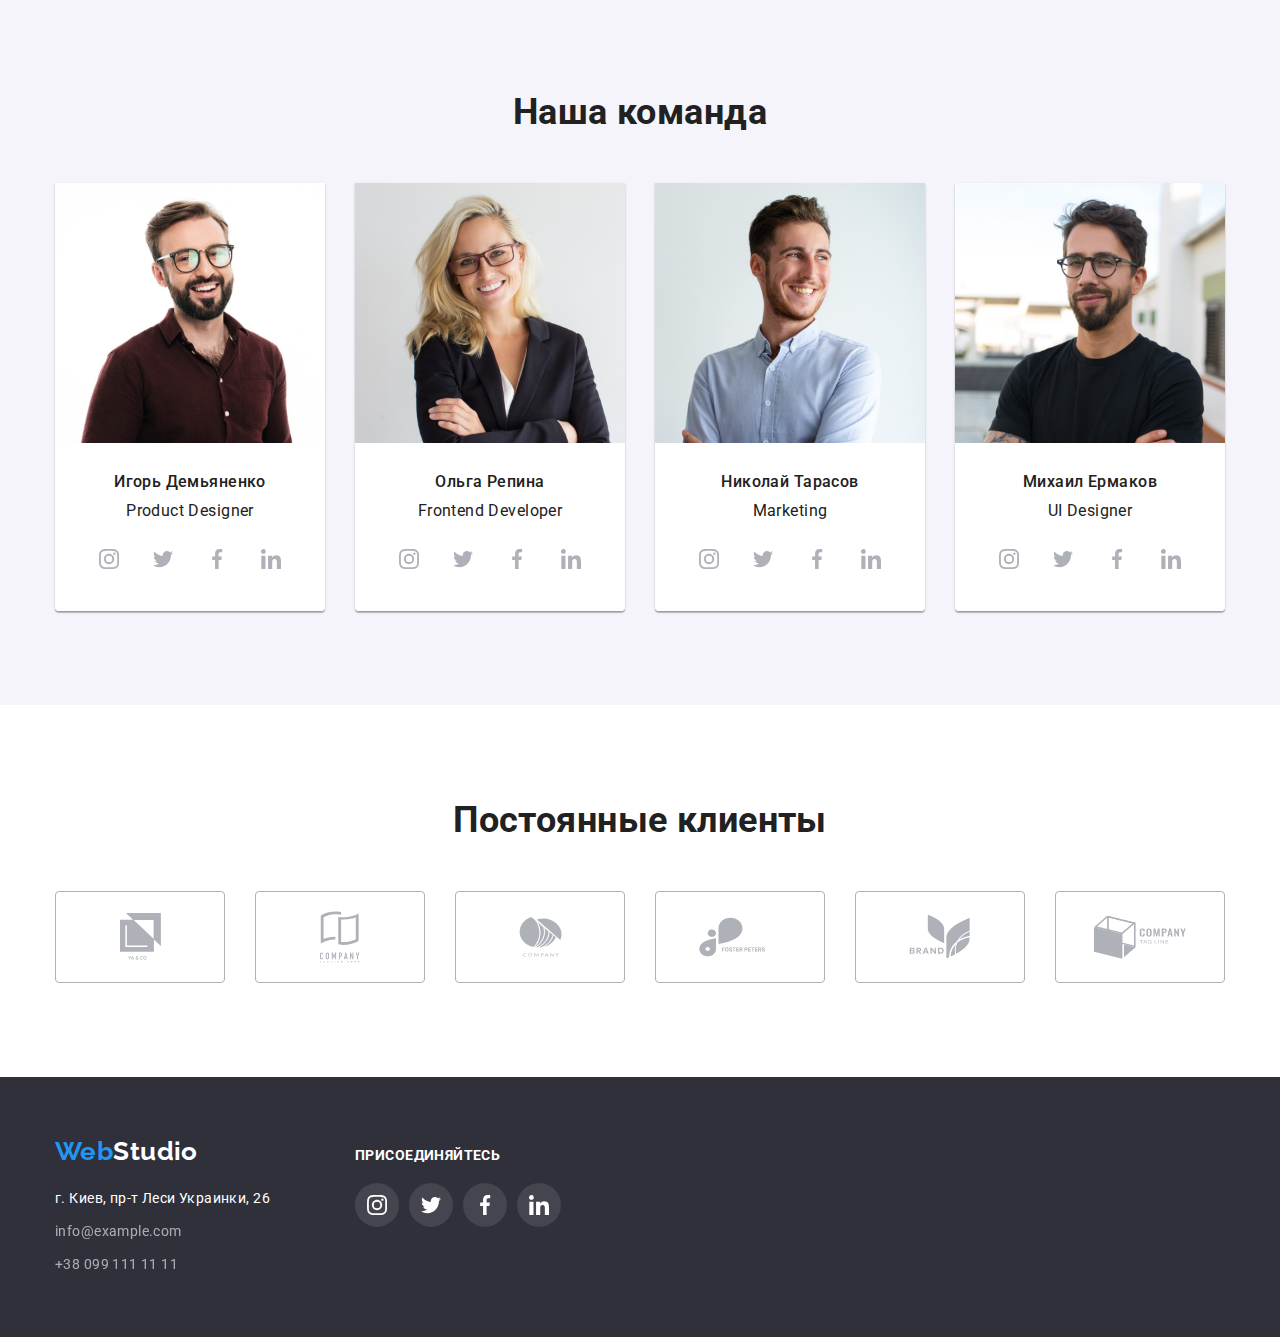
==== commit ad9fc019: "Оформление модального окна" ====
--- a/index.html
+++ b/index.html
@@ -72,7 +72,15 @@
 
     <main>
       <!--Hero-->
-      <div class="backdrop"><div class="modal"></div></div>
+      <div class="backdrop is-hiden">
+        <div class="modal">
+          <button class="modal-button" type="button">
+            <svg class="close-icon" width="18px" height="18px">
+              <use href="./images/close-black.svg"></use>
+            </svg>
+          </button>
+        </div>
+      </div>
       <div class="solutions-format">
         <section class="solutions section">
           <div class="container">
--- a/css/style.css
+++ b/css/style.css
@@ -273,7 +273,26 @@
   height: 100%;
   background-color: rgba(0, 0, 0, 0.2);
 }
-
+/* .is-hiden {
+  opacity: 0;
+  pointer-events: none;
+} */
+.close-icon {
+  fill: #000000;
+}
+.modal-button {
+  position: absolute;
+  display: flex;
+  align-items: center;
+  justify-content: center;
+  border: 1px solid rgba(0, 0, 0, 0.1);
+  background-color: var(--background-color);
+  width: 30px;
+  height: 30px;
+  border-radius: 50%;
+  top: 8px;
+  right: 8px;
+}
 .modal {
   position: absolute;
   width: 528px;
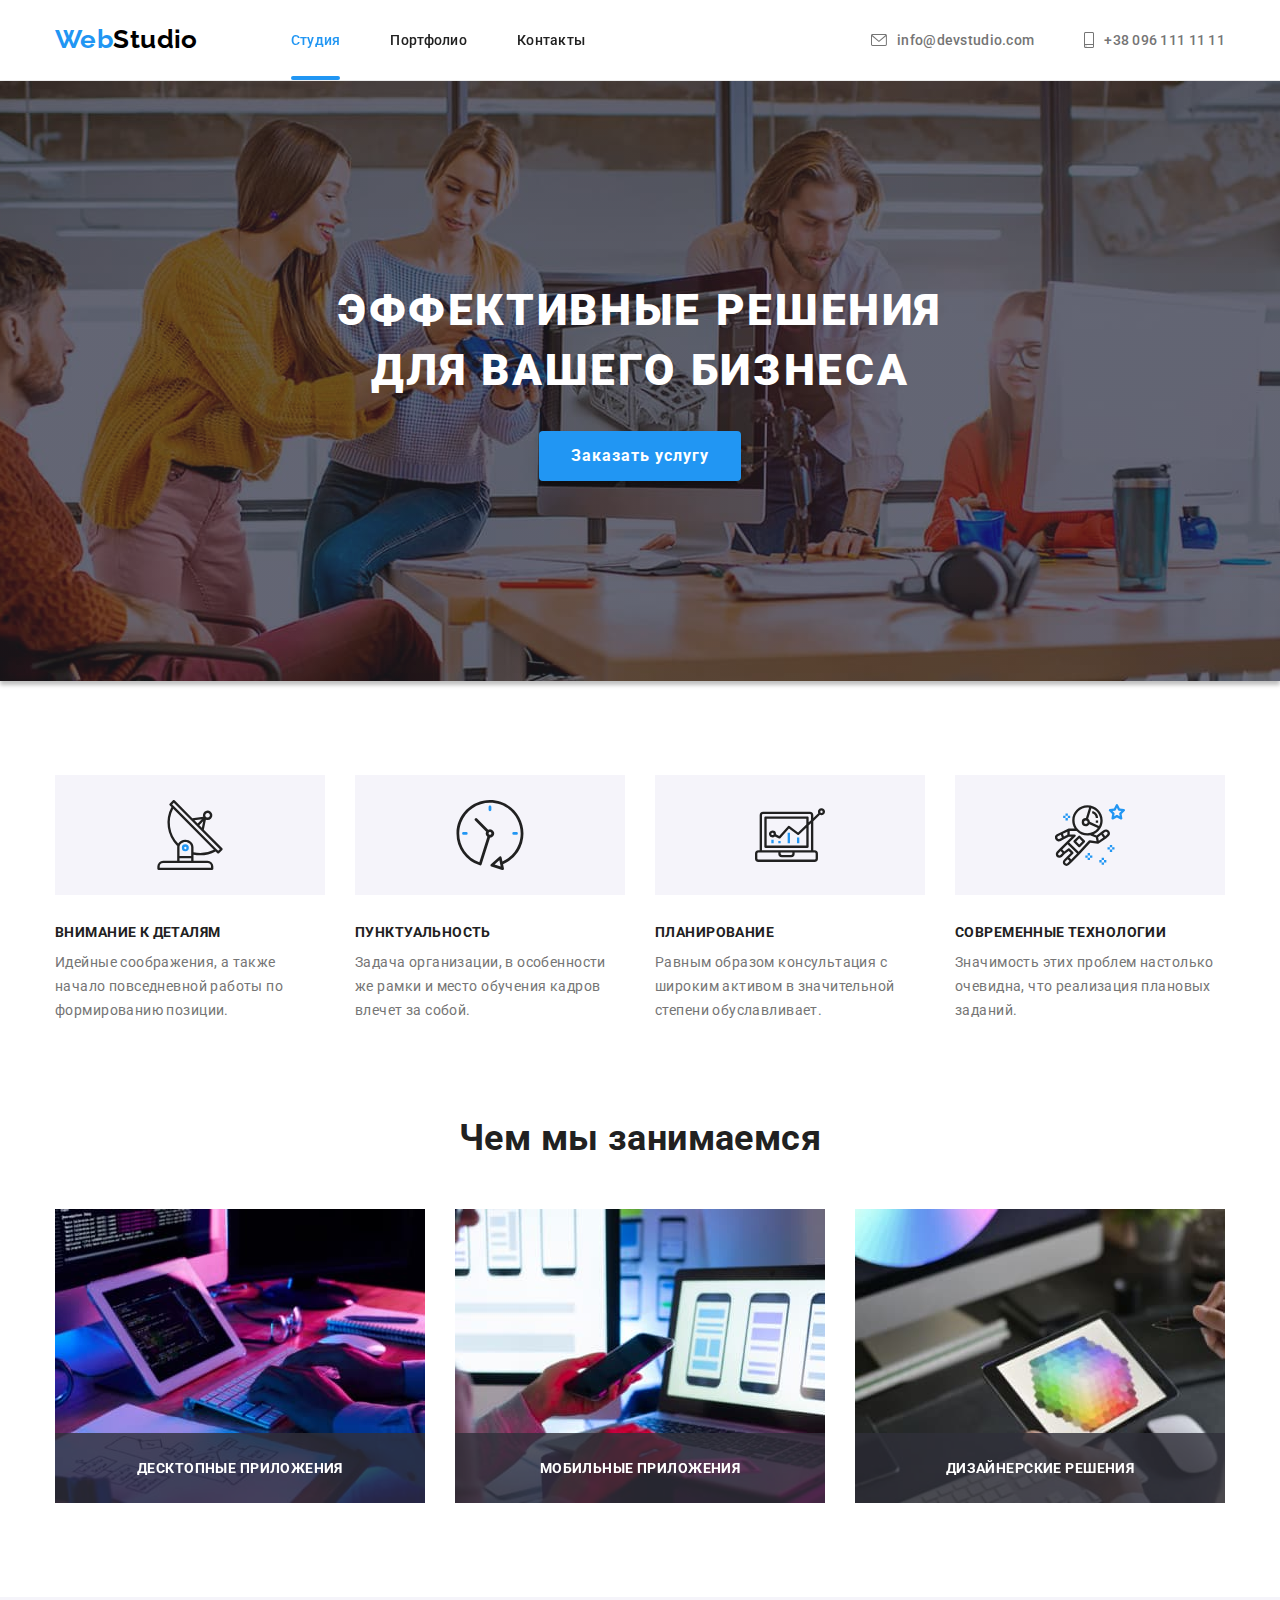
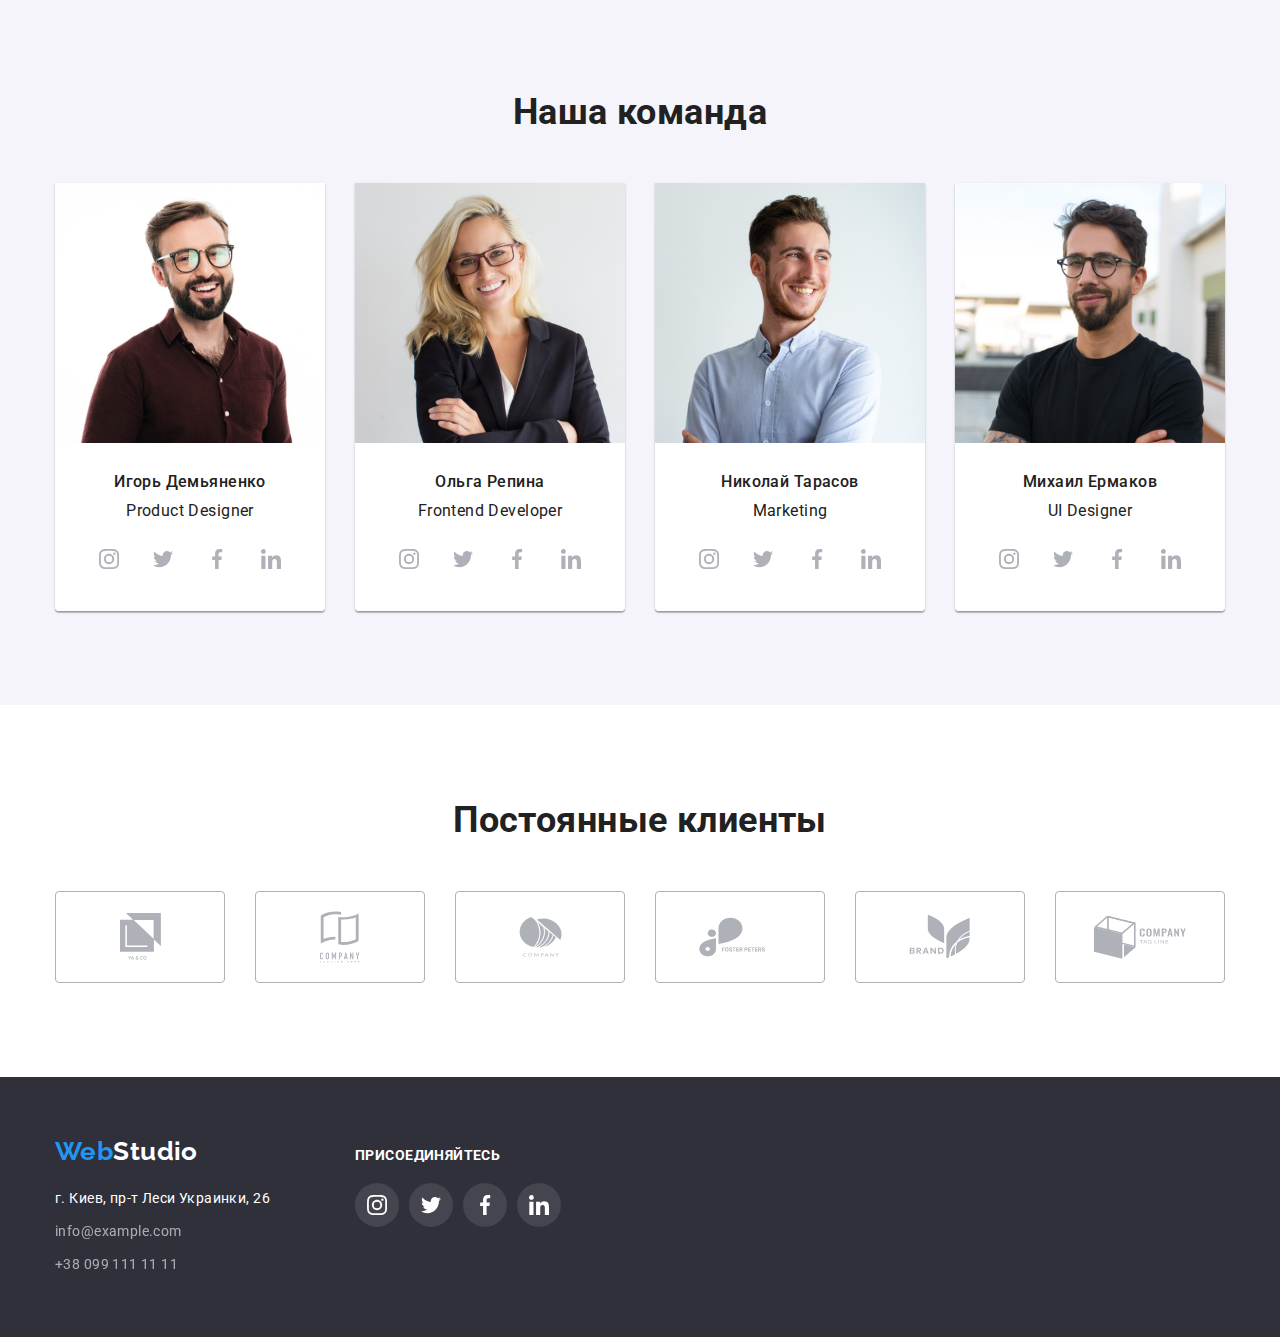
==== commit 4322a909: "Добавляет анимацию ховера" ====
--- a/index.html
+++ b/index.html
@@ -17,6 +17,15 @@
   </head>
 
   <body>
+    <div class="backdrop is-hiden" data-modal>
+      <div class="modal">
+        <button class="modal-button" type="button" data-modal-close>
+          <svg class="close-icon" width="18" height="18">
+            <use href="./images/modalclose.svg#icon-modalclose-1"></use>
+          </svg>
+        </button>
+      </div>
+    </div>
     <!--Header-->
     <header class="top-header">
       <div class="container top-header-container">
@@ -72,22 +81,16 @@
 
     <main>
       <!--Hero-->
-      <div class="backdrop is-hiden">
-        <div class="modal">
-          <button class="modal-button" type="button">
-            <svg class="close-icon" width="18px" height="18px">
-              <use href="./images/close-black.svg"></use>
-            </svg>
-          </button>
-        </div>
-      </div>
+
       <div class="solutions-format">
         <section class="solutions section">
           <div class="container">
             <h1 class="solutions-title">
               Эффективные решения для вашего бизнеса
             </h1>
-            <button class="order-button" type="button">Заказать услугу</button>
+            <button class="order-button" type="button" data-modal-open>
+              Заказать услугу
+            </button>
           </div>
         </section>
       </div>
@@ -452,5 +455,6 @@
         </div>
       </div>
     </footer>
+    <script src="./js/modal.js"></script>
   </body>
 </html>
--- a/css/style.css
+++ b/css/style.css
@@ -115,6 +115,7 @@
 .contacts-link {
   font-weight: 500;
   letter-spacing: 0.02em;
+  transition: color 250ms cubic-bezier(0.4, 0, 0.2, 1);
 }
 .site-nav-link {
   color: var(--main-color);
@@ -166,6 +167,7 @@
 .icon-smartphone {
   fill: #757575;
   margin-right: 10px;
+  transition: fill 250ms cubic-bezier(0.4, 0, 0.2, 1);
 }
 .contacts-link:hover .icon-envelope,
 .contacts-link:focus .icon-envelope,
@@ -238,6 +240,7 @@
   display: flex;
   align-items: center;
   justify-content: center;
+  transition: background-color 250ms cubic-bezier(0.4, 0, 0.2, 1);
 }
 .social-footer-link:hover,
 .social-footer-link:focus {
@@ -273,10 +276,10 @@
   height: 100%;
   background-color: rgba(0, 0, 0, 0.2);
 }
-/* .is-hiden {
+.backdrop.is-hiden {
   opacity: 0;
   pointer-events: none;
-} */
+}
 .close-icon {
   fill: #000000;
 }
@@ -285,6 +288,7 @@
   display: flex;
   align-items: center;
   justify-content: center;
+  cursor: pointer;
   border: 1px solid rgba(0, 0, 0, 0.1);
   background-color: var(--background-color);
   width: 30px;
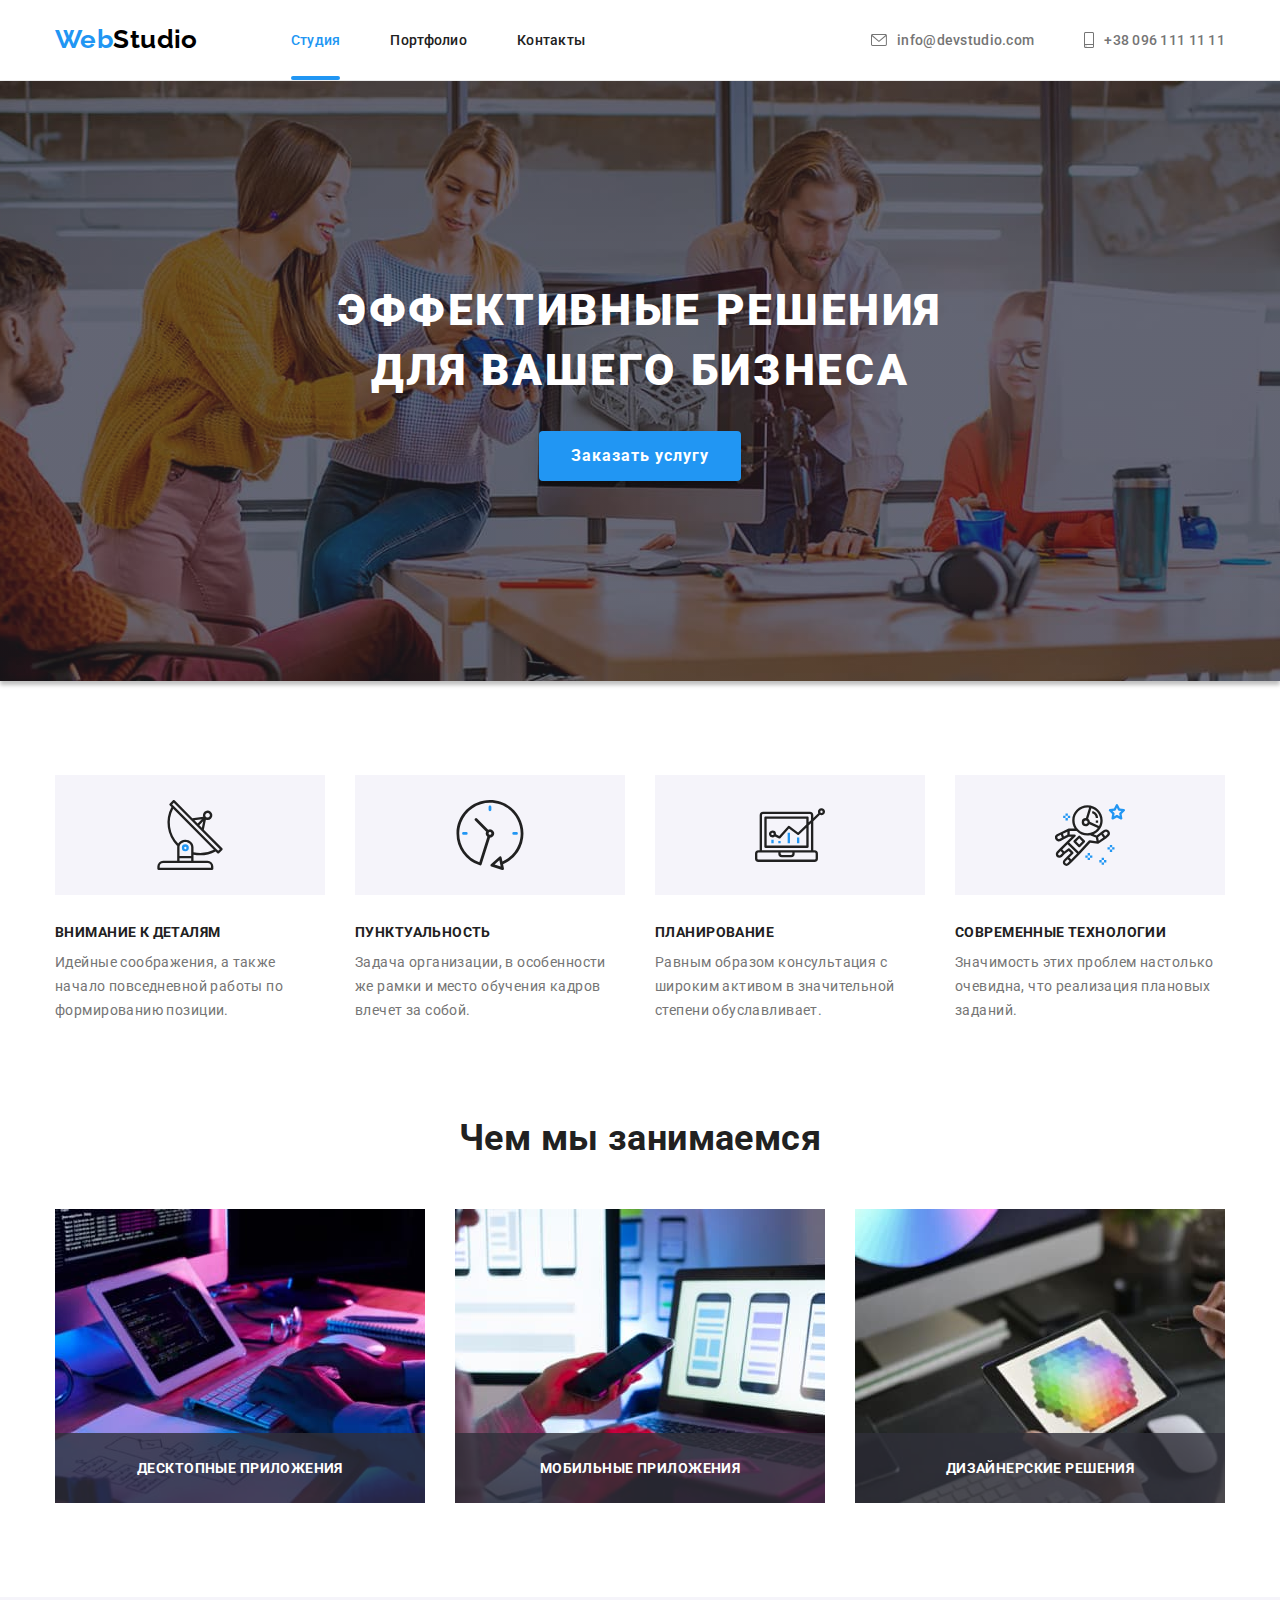
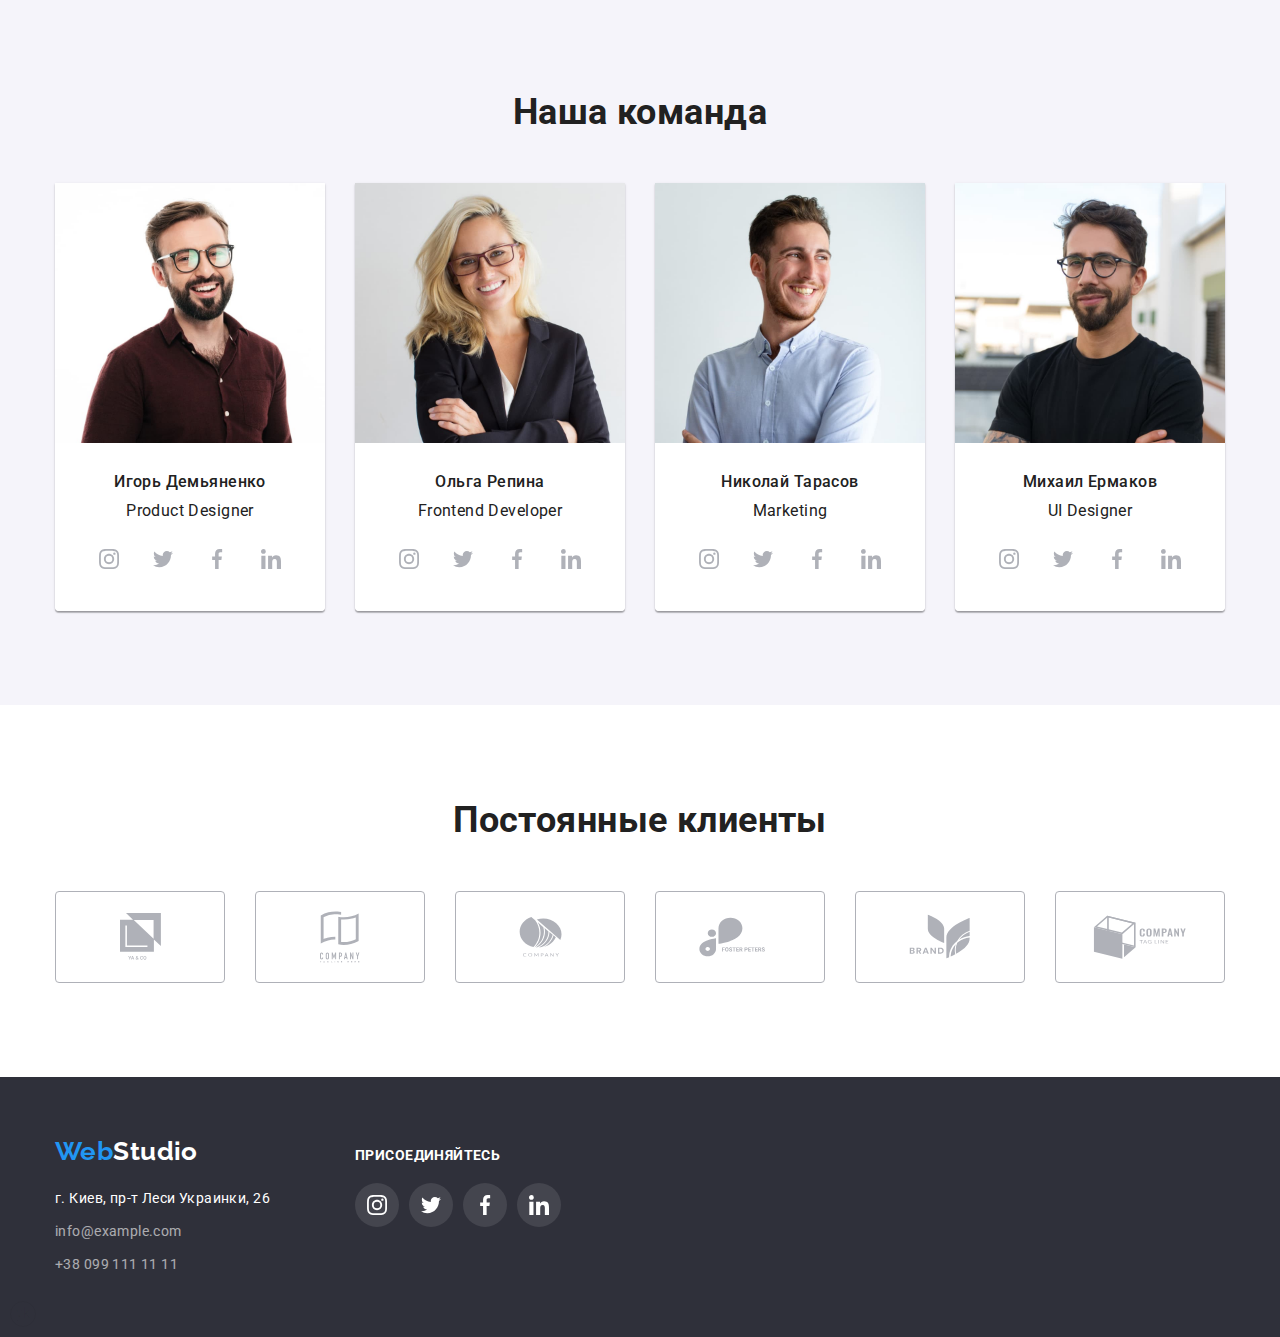
==== commit 02106931: "commit to main" ====
--- a/index.html
+++ b/index.html
@@ -17,7 +17,7 @@
   </head>
 
   <body>
-    <div class="backdrop is-hiden" data-modal>
+    <div class="backdrop is-hidden" data-modal>
       <div class="modal">
         <button class="modal-button" type="button" data-modal-close>
           <svg class="close-icon" width="18" height="18">
@@ -454,6 +454,8 @@
           </ul>
         </div>
       </div>
+
+      <div class="yk"><span class="yk-txt">yk</span></div>
     </footer>
     <script src="./js/modal.js"></script>
   </body>
--- a/css/style.css
+++ b/css/style.css
@@ -16,7 +16,22 @@
 /* Вторичный цвет текста #757575 #FFFFFF */
 /* Цвет лого #000000 #2196f3 */
 /* Цвет выделения и кнопок #2196f3 */
-
+.yk {
+  position: absolute;
+  bottom: 10px;
+  left: 10px;
+  display: flex;
+  align-items: center;
+  justify-content: center;
+  width: 26px;
+  height: 26px;
+  background-color: transparent;
+  border-radius: 50%;
+  border: 1px solid rgba(0, 0, 0, 0.03);
+}
+.yk-txt {
+  color: rgba(0, 0, 0, 0.03);
+}
 body {
   font-family: 'Roboto', sans-serif;
   color: var(--main-color);
@@ -57,6 +72,14 @@
 .hidden-title {
   display: none;
 }
+@keyframes blue-line-header {
+  0% {
+    opacity: 0;
+  }
+  100% {
+    opacity: 1;
+  }
+}
 /* =================================Секции Header================================== */
 .logo,
 .logo-footer {
@@ -90,6 +113,7 @@
   height: 4px;
   border: 0;
   border-radius: 2px;
+  animation: blue-line-header 300ms linear;
 }
 .site-nav-link.portfolio-link-menu.current::after {
   content: '';
@@ -102,6 +126,20 @@
   height: 4px;
   border: 0;
   border-radius: 2px;
+  animation: blue-line-header 300ms linear;
+}
+.site-nav-link.contacts-link-menu.current::after {
+  content: '';
+  display: block;
+  position: absolute;
+  bottom: 0;
+  left: 0;
+  background-color: var(--text-link-selection);
+  width: 77px;
+  height: 4px;
+  border: 0;
+  border-radius: 2px;
+  animation: blue-line-header 300ms linear;
 }
 
 .site-nav-link:hover,
@@ -186,6 +224,7 @@
   opacity: 60%;
 }
 .page-footer {
+  position: relative;
   background-color: var(--secondary-bg-color);
   padding-top: 60px;
   padding-bottom: 60px;
@@ -267,6 +306,7 @@
   padding: 10px 32px;
   display: inline-block;
   box-shadow: 0px 4px 4px 0px rgba(0, 0, 0, 0.25);
+  transition: background-color 250ms cubic-bezier(0.4, 0, 0.2, 1);
 }
 .backdrop {
   position: fixed;
@@ -275,8 +315,9 @@
   width: 100%;
   height: 100%;
   background-color: rgba(0, 0, 0, 0.2);
-}
-.backdrop.is-hiden {
+  z-index: 50;
+}
+.backdrop.is-hidden {
   opacity: 0;
   pointer-events: none;
 }
@@ -516,6 +557,7 @@
 .team-social-link .icon-facebook,
 .team-social-link .icon-linkedin {
   fill: #afb1b8;
+  transition: fill 250ms cubic-bezier(0.4, 0, 0.2, 1);
 }
 .team-social-list {
   display: flex;
@@ -529,6 +571,7 @@
   display: flex;
   align-items: center;
   justify-content: center;
+  transition: background-color 250ms cubic-bezier(0.4, 0, 0.2, 1);
 }
 .team-social-link:hover,
 .team-social-link:focus {
@@ -568,6 +611,7 @@
   justify-content: center;
   align-items: center;
   cursor: pointer;
+  transition: border 250ms cubic-bezier(0.4, 0, 0.2, 1);
 }
 .our-clients-item:not(:last-child) {
   margin-right: 30px;
@@ -584,6 +628,7 @@
 .icon-company5,
 .icon-company6 {
   fill: #afb1b8;
+  transition: fill 250ms cubic-bezier(0.4, 0, 0.2, 1);
 }
 
 .our-clients-link:hover,
@@ -622,6 +667,9 @@
   border-radius: 4px;
   padding: 6px 22px;
   min-width: 73px;
+  transition: background-color 250ms cubic-bezier(0.4, 0, 0.2, 1),
+    color 250ms cubic-bezier(0.4, 0, 0.2, 1),
+    box-shadow 250ms cubic-bezier(0.4, 0, 0.2, 1);
 }
 .filter-buttons {
   display: flex;
@@ -662,14 +710,14 @@
   margin-bottom: -30px;
 }
 .portfolio-projects-item {
-  position: relative;
   flex-basis: calc(100% / 3 - 30px);
   margin-right: 30px;
   margin-bottom: 30px;
-}
+  transition: box-shadow 250ms cubic-bezier(0.4, 0, 0.2, 1);
+}
+
 .portfolio-projects-item:hover,
 .portfolio-projects-item:focus {
-  cursor: pointer;
   box-shadow: 1px 4px 6px 0px rgba(0, 0, 0, 0.16),
     0px 4px 4px 0px rgba(0, 0, 0, 0.06), 0px 1px 1px 0px rgba(0, 0, 0, 0.12);
 }
@@ -686,21 +734,30 @@
   border-right: 1px solid #eeeeee;
   border-left: 1px solid #eeeeee;
 }
+
 .portfolio-img {
   display: block;
 }
+.portfolio-overlay-container {
+  position: relative;
+  overflow: hidden;
+}
 .portfolio-overlay {
   position: absolute;
   top: 0;
-  right: 0;
+  left: 0;
   width: 370px;
   height: 294px;
   background-color: rgba(33, 150, 243, 0.9);
   display: flex;
   align-items: center;
   justify-content: center;
-  opacity: 0;
-}
+  /* opacity: 0; */
+  transition: opacity 250ms cubic-bezier(0.4, 0, 0.2, 1),
+    transform 250ms cubic-bezier(0.4, 0, 0.2, 1);
+  transform: translateY(100%);
+}
+
 .portfolio-overlay-descriptions {
   color: var(--secondary-text-color);
   font-size: 18px;
@@ -711,4 +768,5 @@
 .portfolio-projects-item:hover .portfolio-overlay,
 .portfolio-projects-item:focus .portfolio-overlay {
   opacity: 1;
-}
+  transform: translateY(0);
+}
